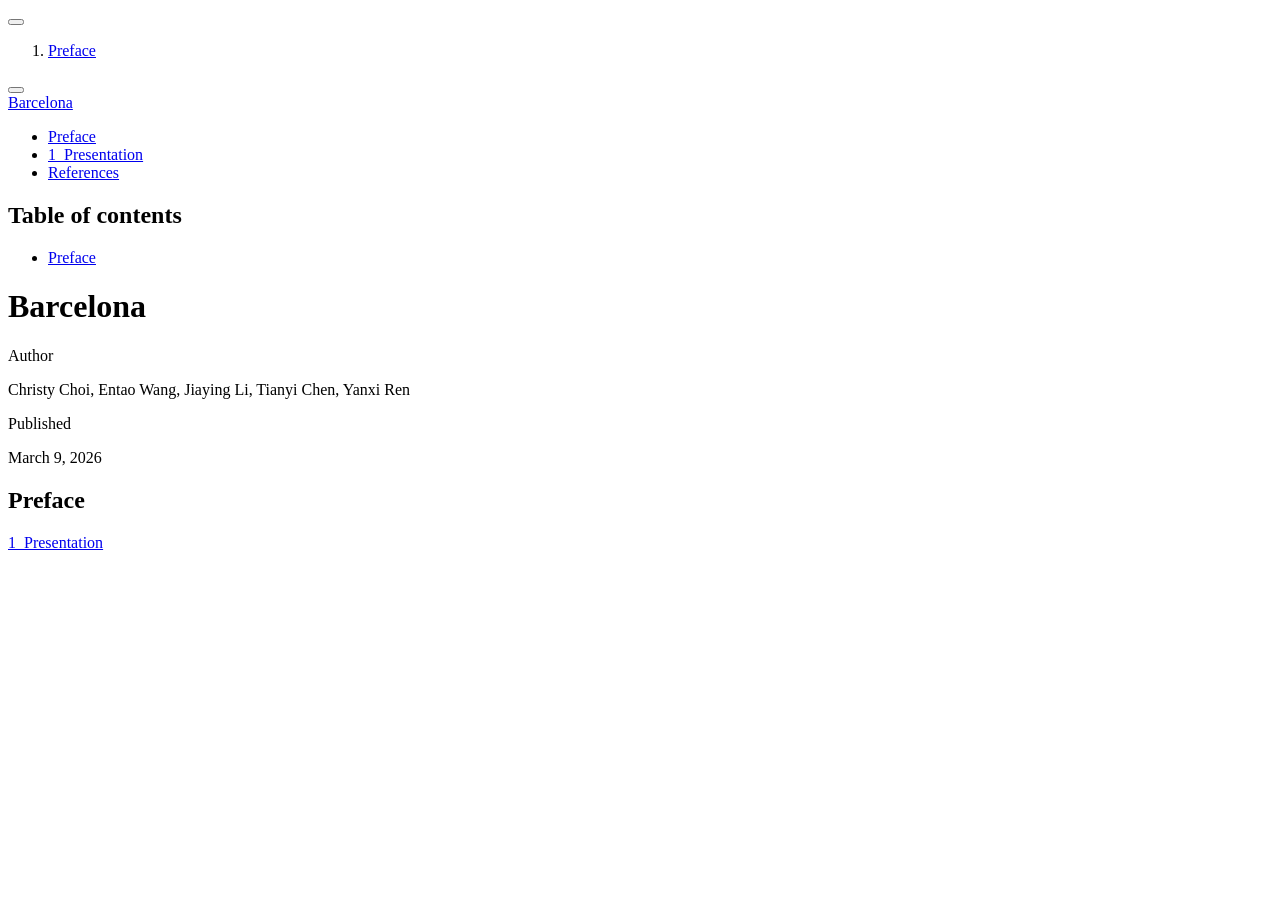
==== docs/index.html @ 23c22c95 "initial render" ====
<!DOCTYPE html>
<html xmlns="http://www.w3.org/1999/xhtml" lang="en" xml:lang="en"><head>

<meta charset="utf-8">
<meta name="generator" content="quarto-1.8.27">

<meta name="viewport" content="width=device-width, initial-scale=1.0, user-scalable=yes">

<meta name="author" content="Christy Choi, Entao Wang, Jiaying Li, Tianyi Chen, Yanxi Ren">
<meta name="dcterms.date" content="2026-03-09">

<title>Barcelona</title>
<style>
code{white-space: pre-wrap;}
span.smallcaps{font-variant: small-caps;}
div.columns{display: flex; gap: min(4vw, 1.5em);}
div.column{flex: auto; overflow-x: auto;}
div.hanging-indent{margin-left: 1.5em; text-indent: -1.5em;}
ul.task-list{list-style: none;}
ul.task-list li input[type="checkbox"] {
  width: 0.8em;
  margin: 0 0.8em 0.2em -1em; /* quarto-specific, see https://github.com/quarto-dev/quarto-cli/issues/4556 */ 
  vertical-align: middle;
}
</style>


<script src="site_libs/quarto-nav/quarto-nav.js"></script>
<script src="site_libs/quarto-nav/headroom.min.js"></script>
<script src="site_libs/clipboard/clipboard.min.js"></script>
<script src="site_libs/quarto-search/autocomplete.umd.js"></script>
<script src="site_libs/quarto-search/fuse.min.js"></script>
<script src="site_libs/quarto-search/quarto-search.js"></script>
<meta name="quarto:offset" content="./">
<link href="./presentation.html" rel="next">
<script src="site_libs/quarto-html/quarto.js" type="module"></script>
<script src="site_libs/quarto-html/tabsets/tabsets.js" type="module"></script>
<script src="site_libs/quarto-html/axe/axe-check.js" type="module"></script>
<script src="site_libs/quarto-html/popper.min.js"></script>
<script src="site_libs/quarto-html/tippy.umd.min.js"></script>
<script src="site_libs/quarto-html/anchor.min.js"></script>
<link href="site_libs/quarto-html/tippy.css" rel="stylesheet">
<link href="site_libs/quarto-html/quarto-syntax-highlighting-ed96de9b727972fe78a7b5d16c58bf87.css" rel="stylesheet" class="quarto-color-scheme" id="quarto-text-highlighting-styles">
<link href="site_libs/quarto-html/quarto-syntax-highlighting-dark-4d9afe2b8d18ee9fa5d0d57b5ed4214d.css" rel="stylesheet" class="quarto-color-scheme quarto-color-alternate" id="quarto-text-highlighting-styles">
<link href="site_libs/quarto-html/quarto-syntax-highlighting-ed96de9b727972fe78a7b5d16c58bf87.css" rel="stylesheet" class="quarto-color-scheme-extra" id="quarto-text-highlighting-styles">
<script src="site_libs/bootstrap/bootstrap.min.js"></script>
<link href="site_libs/bootstrap/bootstrap-icons.css" rel="stylesheet">
<link href="site_libs/bootstrap/bootstrap-932c790966643b903267d7c35bffad4f.min.css" rel="stylesheet" append-hash="true" class="quarto-color-scheme" id="quarto-bootstrap" data-mode="light">
<link href="site_libs/bootstrap/bootstrap-dark-e18a8cb33d97a1e77fe465ec3b69d66f.min.css" rel="stylesheet" append-hash="true" class="quarto-color-scheme quarto-color-alternate" id="quarto-bootstrap" data-mode="dark">
<link href="site_libs/bootstrap/bootstrap-932c790966643b903267d7c35bffad4f.min.css" rel="stylesheet" append-hash="true" class="quarto-color-scheme-extra" id="quarto-bootstrap" data-mode="light">
<script id="quarto-search-options" type="application/json">{
  "location": "sidebar",
  "copy-button": false,
  "collapse-after": 3,
  "panel-placement": "start",
  "type": "textbox",
  "limit": 50,
  "keyboard-shortcut": [
    "f",
    "/",
    "s"
  ],
  "show-item-context": false,
  "language": {
    "search-no-results-text": "No results",
    "search-matching-documents-text": "matching documents",
    "search-copy-link-title": "Copy link to search",
    "search-hide-matches-text": "Hide additional matches",
    "search-more-match-text": "more match in this document",
    "search-more-matches-text": "more matches in this document",
    "search-clear-button-title": "Clear",
    "search-text-placeholder": "",
    "search-detached-cancel-button-title": "Cancel",
    "search-submit-button-title": "Submit",
    "search-label": "Search"
  }
}</script>


</head>

<body class="nav-sidebar floating quarto-light"><script id="quarto-html-before-body" type="application/javascript">
    const toggleBodyColorMode = (bsSheetEl) => {
      const mode = bsSheetEl.getAttribute("data-mode");
      const bodyEl = window.document.querySelector("body");
      if (mode === "dark") {
        bodyEl.classList.add("quarto-dark");
        bodyEl.classList.remove("quarto-light");
      } else {
        bodyEl.classList.add("quarto-light");
        bodyEl.classList.remove("quarto-dark");
      }
    }
    const toggleBodyColorPrimary = () => {
      const bsSheetEl = window.document.querySelector("link#quarto-bootstrap:not([rel=disabled-stylesheet])");
      if (bsSheetEl) {
        toggleBodyColorMode(bsSheetEl);
      }
    }
    const setColorSchemeToggle = (alternate) => {
      const toggles = window.document.querySelectorAll('.quarto-color-scheme-toggle');
      for (let i=0; i < toggles.length; i++) {
        const toggle = toggles[i];
        if (toggle) {
          if (alternate) {
            toggle.classList.add("alternate");
          } else {
            toggle.classList.remove("alternate");
          }
        }
      }
    };
    const toggleColorMode = (alternate) => {
      // Switch the stylesheets
      const primaryStylesheets = window.document.querySelectorAll('link.quarto-color-scheme:not(.quarto-color-alternate)');
      const alternateStylesheets = window.document.querySelectorAll('link.quarto-color-scheme.quarto-color-alternate');
      manageTransitions('#quarto-margin-sidebar .nav-link', false);
      if (alternate) {
        // note: dark is layered on light, we don't disable primary!
        enableStylesheet(alternateStylesheets);
        for (const sheetNode of alternateStylesheets) {
          if (sheetNode.id === "quarto-bootstrap") {
            toggleBodyColorMode(sheetNode);
          }
        }
      } else {
        disableStylesheet(alternateStylesheets);
        enableStylesheet(primaryStylesheets)
        toggleBodyColorPrimary();
      }
      manageTransitions('#quarto-margin-sidebar .nav-link', true);
      // Switch the toggles
      setColorSchemeToggle(alternate)
      // Hack to workaround the fact that safari doesn't
      // properly recolor the scrollbar when toggling (#1455)
      if (navigator.userAgent.indexOf('Safari') > 0 && navigator.userAgent.indexOf('Chrome') == -1) {
        manageTransitions("body", false);
        window.scrollTo(0, 1);
        setTimeout(() => {
          window.scrollTo(0, 0);
          manageTransitions("body", true);
        }, 40);
      }
    }
    const disableStylesheet = (stylesheets) => {
      for (let i=0; i < stylesheets.length; i++) {
        const stylesheet = stylesheets[i];
        stylesheet.rel = 'disabled-stylesheet';
      }
    }
    const enableStylesheet = (stylesheets) => {
      for (let i=0; i < stylesheets.length; i++) {
        const stylesheet = stylesheets[i];
        if(stylesheet.rel !== 'stylesheet') { // for Chrome, which will still FOUC without this check
          stylesheet.rel = 'stylesheet';
        }
      }
    }
    const manageTransitions = (selector, allowTransitions) => {
      const els = window.document.querySelectorAll(selector);
      for (let i=0; i < els.length; i++) {
        const el = els[i];
        if (allowTransitions) {
          el.classList.remove('notransition');
        } else {
          el.classList.add('notransition');
        }
      }
    }
    const isFileUrl = () => {
      return window.location.protocol === 'file:';
    }
    const hasAlternateSentinel = () => {
      let styleSentinel = getColorSchemeSentinel();
      if (styleSentinel !== null) {
        return styleSentinel === "alternate";
      } else {
        return false;
      }
    }
    const setStyleSentinel = (alternate) => {
      const value = alternate ? "alternate" : "default";
      if (!isFileUrl()) {
        window.localStorage.setItem("quarto-color-scheme", value);
      } else {
        localAlternateSentinel = value;
      }
    }
    const getColorSchemeSentinel = () => {
      if (!isFileUrl()) {
        const storageValue = window.localStorage.getItem("quarto-color-scheme");
        return storageValue != null ? storageValue : localAlternateSentinel;
      } else {
        return localAlternateSentinel;
      }
    }
    const toggleGiscusIfUsed = (isAlternate, darkModeDefault) => {
      const baseTheme = document.querySelector('#giscus-base-theme')?.value ?? 'light';
      const alternateTheme = document.querySelector('#giscus-alt-theme')?.value ?? 'dark';
      let newTheme = '';
      if(authorPrefersDark) {
        newTheme = isAlternate ? baseTheme : alternateTheme;
      } else {
        newTheme = isAlternate ? alternateTheme : baseTheme;
      }
      const changeGiscusTheme = () => {
        // From: https://github.com/giscus/giscus/issues/336
        const sendMessage = (message) => {
          const iframe = document.querySelector('iframe.giscus-frame');
          if (!iframe) return;
          iframe.contentWindow.postMessage({ giscus: message }, 'https://giscus.app');
        }
        sendMessage({
          setConfig: {
            theme: newTheme
          }
        });
      }
      const isGiscussLoaded = window.document.querySelector('iframe.giscus-frame') !== null;
      if (isGiscussLoaded) {
        changeGiscusTheme();
      }
    };
    const authorPrefersDark = false;
    const darkModeDefault = authorPrefersDark;
      document.querySelector('link#quarto-text-highlighting-styles.quarto-color-scheme-extra').rel = 'disabled-stylesheet';
      document.querySelector('link#quarto-bootstrap.quarto-color-scheme-extra').rel = 'disabled-stylesheet';
    let localAlternateSentinel = darkModeDefault ? 'alternate' : 'default';
    // Dark / light mode switch
    window.quartoToggleColorScheme = () => {
      // Read the current dark / light value
      let toAlternate = !hasAlternateSentinel();
      toggleColorMode(toAlternate);
      setStyleSentinel(toAlternate);
      toggleGiscusIfUsed(toAlternate, darkModeDefault);
      window.dispatchEvent(new Event('resize'));
    };
    // Switch to dark mode if need be
    if (hasAlternateSentinel()) {
      toggleColorMode(true);
    } else {
      toggleColorMode(false);
    }
  </script>

<div id="quarto-search-results"></div>
  <header id="quarto-header" class="headroom fixed-top">
  <nav class="quarto-secondary-nav">
    <div class="container-fluid d-flex">
      <button type="button" class="quarto-btn-toggle btn" data-bs-toggle="collapse" role="button" data-bs-target=".quarto-sidebar-collapse-item" aria-controls="quarto-sidebar" aria-expanded="false" aria-label="Toggle sidebar navigation" onclick="if (window.quartoToggleHeadroom) { window.quartoToggleHeadroom(); }">
        <i class="bi bi-layout-text-sidebar-reverse"></i>
      </button>
        <nav class="quarto-page-breadcrumbs" aria-label="breadcrumb"><ol class="breadcrumb"><li class="breadcrumb-item"><a href="./index.html">Preface</a></li></ol></nav>
        <a class="flex-grow-1" role="navigation" data-bs-toggle="collapse" data-bs-target=".quarto-sidebar-collapse-item" aria-controls="quarto-sidebar" aria-expanded="false" aria-label="Toggle sidebar navigation" onclick="if (window.quartoToggleHeadroom) { window.quartoToggleHeadroom(); }">      
        </a>
      <button type="button" class="btn quarto-search-button" aria-label="Search" onclick="window.quartoOpenSearch();">
        <i class="bi bi-search"></i>
      </button>
    </div>
  </nav>
</header>
<!-- content -->
<div id="quarto-content" class="quarto-container page-columns page-rows-contents page-layout-article">
<!-- sidebar -->
  <nav id="quarto-sidebar" class="sidebar collapse collapse-horizontal quarto-sidebar-collapse-item sidebar-navigation floating overflow-auto">
    <div class="pt-lg-2 mt-2 text-left sidebar-header">
    <div class="sidebar-title mb-0 py-0">
      <a href="./">Barcelona</a> 
        <div class="sidebar-tools-main">
  <a href="" class="quarto-color-scheme-toggle quarto-navigation-tool  px-1" onclick="window.quartoToggleColorScheme(); return false;" title="Toggle dark mode"><i class="bi"></i></a>
</div>
    </div>
      </div>
        <div class="mt-2 flex-shrink-0 align-items-center">
        <div class="sidebar-search">
        <div id="quarto-search" class="" title="Search"></div>
        </div>
        </div>
    <div class="sidebar-menu-container"> 
    <ul class="list-unstyled mt-1">
        <li class="sidebar-item">
  <div class="sidebar-item-container"> 
  <a href="./index.html" class="sidebar-item-text sidebar-link active">
 <span class="menu-text">Preface</span></a>
  </div>
</li>
        <li class="sidebar-item">
  <div class="sidebar-item-container"> 
  <a href="./presentation.html" class="sidebar-item-text sidebar-link">
 <span class="menu-text"><span class="chapter-number">1</span>&nbsp; <span class="chapter-title">Presentation</span></span></a>
  </div>
</li>
        <li class="sidebar-item">
  <div class="sidebar-item-container"> 
  <a href="./references.html" class="sidebar-item-text sidebar-link">
 <span class="menu-text">References</span></a>
  </div>
</li>
    </ul>
    </div>
</nav>
<div id="quarto-sidebar-glass" class="quarto-sidebar-collapse-item" data-bs-toggle="collapse" data-bs-target=".quarto-sidebar-collapse-item"></div>
<!-- margin-sidebar -->
    <div id="quarto-margin-sidebar" class="sidebar margin-sidebar">
        <nav id="TOC" role="doc-toc" class="toc-active">
    <h2 id="toc-title">Table of contents</h2>
   
  <ul>
  <li><a href="#preface" id="toc-preface" class="nav-link active" data-scroll-target="#preface">Preface</a></li>
  </ul>
</nav>
    </div>
<!-- main -->
<main class="content" id="quarto-document-content">


<header id="title-block-header" class="quarto-title-block default">
<div class="quarto-title">
<h1 class="title">Barcelona</h1>
</div>



<div class="quarto-title-meta">

    <div>
    <div class="quarto-title-meta-heading">Author</div>
    <div class="quarto-title-meta-contents">
             <p>Christy Choi, Entao Wang, Jiaying Li, Tianyi Chen, Yanxi Ren </p>
          </div>
  </div>
    
    <div>
    <div class="quarto-title-meta-heading">Published</div>
    <div class="quarto-title-meta-contents">
      <p class="date">March 9, 2026</p>
    </div>
  </div>
  
    
  </div>
  


</header>


<section id="preface" class="level1 unnumbered">
<h1 class="unnumbered">Preface</h1>


</section>

</main> <!-- /main -->
<script id="quarto-html-after-body" type="application/javascript">
  window.document.addEventListener("DOMContentLoaded", function (event) {
    // Ensure there is a toggle, if there isn't float one in the top right
    if (window.document.querySelector('.quarto-color-scheme-toggle') === null) {
      const a = window.document.createElement('a');
      a.classList.add('top-right');
      a.classList.add('quarto-color-scheme-toggle');
      a.href = "";
      a.onclick = function() { try { window.quartoToggleColorScheme(); } catch {} return false; };
      const i = window.document.createElement("i");
      i.classList.add('bi');
      a.appendChild(i);
      window.document.body.appendChild(a);
    }
    setColorSchemeToggle(hasAlternateSentinel())
    const icon = "";
    const anchorJS = new window.AnchorJS();
    anchorJS.options = {
      placement: 'right',
      icon: icon
    };
    anchorJS.add('.anchored');
    const isCodeAnnotation = (el) => {
      for (const clz of el.classList) {
        if (clz.startsWith('code-annotation-')) {                     
          return true;
        }
      }
      return false;
    }
    const onCopySuccess = function(e) {
      // button target
      const button = e.trigger;
      // don't keep focus
      button.blur();
      // flash "checked"
      button.classList.add('code-copy-button-checked');
      var currentTitle = button.getAttribute("title");
      button.setAttribute("title", "Copied!");
      let tooltip;
      if (window.bootstrap) {
        button.setAttribute("data-bs-toggle", "tooltip");
        button.setAttribute("data-bs-placement", "left");
        button.setAttribute("data-bs-title", "Copied!");
        tooltip = new bootstrap.Tooltip(button, 
          { trigger: "manual", 
            customClass: "code-copy-button-tooltip",
            offset: [0, -8]});
        tooltip.show();    
      }
      setTimeout(function() {
        if (tooltip) {
          tooltip.hide();
          button.removeAttribute("data-bs-title");
          button.removeAttribute("data-bs-toggle");
          button.removeAttribute("data-bs-placement");
        }
        button.setAttribute("title", currentTitle);
        button.classList.remove('code-copy-button-checked');
      }, 1000);
      // clear code selection
      e.clearSelection();
    }
    const getTextToCopy = function(trigger) {
      const outerScaffold = trigger.parentElement.cloneNode(true);
      const codeEl = outerScaffold.querySelector('code');
      for (const childEl of codeEl.children) {
        if (isCodeAnnotation(childEl)) {
          childEl.remove();
        }
      }
      return codeEl.innerText;
    }
    const clipboard = new window.ClipboardJS('.code-copy-button:not([data-in-quarto-modal])', {
      text: getTextToCopy
    });
    clipboard.on('success', onCopySuccess);
    if (window.document.getElementById('quarto-embedded-source-code-modal')) {
      const clipboardModal = new window.ClipboardJS('.code-copy-button[data-in-quarto-modal]', {
        text: getTextToCopy,
        container: window.document.getElementById('quarto-embedded-source-code-modal')
      });
      clipboardModal.on('success', onCopySuccess);
    }
      var localhostRegex = new RegExp(/^(?:http|https):\/\/localhost\:?[0-9]*\//);
      var mailtoRegex = new RegExp(/^mailto:/);
        var filterRegex = new RegExp('/' + window.location.host + '/');
      var isInternal = (href) => {
          return filterRegex.test(href) || localhostRegex.test(href) || mailtoRegex.test(href);
      }
      // Inspect non-navigation links and adorn them if external
     var links = window.document.querySelectorAll('a[href]:not(.nav-link):not(.navbar-brand):not(.toc-action):not(.sidebar-link):not(.sidebar-item-toggle):not(.pagination-link):not(.no-external):not([aria-hidden]):not(.dropdown-item):not(.quarto-navigation-tool):not(.about-link)');
      for (var i=0; i<links.length; i++) {
        const link = links[i];
        if (!isInternal(link.href)) {
          // undo the damage that might have been done by quarto-nav.js in the case of
          // links that we want to consider external
          if (link.dataset.originalHref !== undefined) {
            link.href = link.dataset.originalHref;
          }
        }
      }
    function tippyHover(el, contentFn, onTriggerFn, onUntriggerFn) {
      const config = {
        allowHTML: true,
        maxWidth: 500,
        delay: 100,
        arrow: false,
        appendTo: function(el) {
            return el.parentElement;
        },
        interactive: true,
        interactiveBorder: 10,
        theme: 'quarto',
        placement: 'bottom-start',
      };
      if (contentFn) {
        config.content = contentFn;
      }
      if (onTriggerFn) {
        config.onTrigger = onTriggerFn;
      }
      if (onUntriggerFn) {
        config.onUntrigger = onUntriggerFn;
      }
      window.tippy(el, config); 
    }
    const noterefs = window.document.querySelectorAll('a[role="doc-noteref"]');
    for (var i=0; i<noterefs.length; i++) {
      const ref = noterefs[i];
      tippyHover(ref, function() {
        // use id or data attribute instead here
        let href = ref.getAttribute('data-footnote-href') || ref.getAttribute('href');
        try { href = new URL(href).hash; } catch {}
        const id = href.replace(/^#\/?/, "");
        const note = window.document.getElementById(id);
        if (note) {
          return note.innerHTML;
        } else {
          return "";
        }
      });
    }
    const xrefs = window.document.querySelectorAll('a.quarto-xref');
    const processXRef = (id, note) => {
      // Strip column container classes
      const stripColumnClz = (el) => {
        el.classList.remove("page-full", "page-columns");
        if (el.children) {
          for (const child of el.children) {
            stripColumnClz(child);
          }
        }
      }
      stripColumnClz(note)
      if (id === null || id.startsWith('sec-')) {
        // Special case sections, only their first couple elements
        const container = document.createElement("div");
        if (note.children && note.children.length > 2) {
          container.appendChild(note.children[0].cloneNode(true));
          for (let i = 1; i < note.children.length; i++) {
            const child = note.children[i];
            if (child.tagName === "P" && child.innerText === "") {
              continue;
            } else {
              container.appendChild(child.cloneNode(true));
              break;
            }
          }
          if (window.Quarto?.typesetMath) {
            window.Quarto.typesetMath(container);
          }
          return container.innerHTML
        } else {
          if (window.Quarto?.typesetMath) {
            window.Quarto.typesetMath(note);
          }
          return note.innerHTML;
        }
      } else {
        // Remove any anchor links if they are present
        const anchorLink = note.querySelector('a.anchorjs-link');
        if (anchorLink) {
          anchorLink.remove();
        }
        if (window.Quarto?.typesetMath) {
          window.Quarto.typesetMath(note);
        }
        if (note.classList.contains("callout")) {
          return note.outerHTML;
        } else {
          return note.innerHTML;
        }
      }
    }
    for (var i=0; i<xrefs.length; i++) {
      const xref = xrefs[i];
      tippyHover(xref, undefined, function(instance) {
        instance.disable();
        let url = xref.getAttribute('href');
        let hash = undefined; 
        if (url.startsWith('#')) {
          hash = url;
        } else {
          try { hash = new URL(url).hash; } catch {}
        }
        if (hash) {
          const id = hash.replace(/^#\/?/, "");
          const note = window.document.getElementById(id);
          if (note !== null) {
            try {
              const html = processXRef(id, note.cloneNode(true));
              instance.setContent(html);
            } finally {
              instance.enable();
              instance.show();
            }
          } else {
            // See if we can fetch this
            fetch(url.split('#')[0])
            .then(res => res.text())
            .then(html => {
              const parser = new DOMParser();
              const htmlDoc = parser.parseFromString(html, "text/html");
              const note = htmlDoc.getElementById(id);
              if (note !== null) {
                const html = processXRef(id, note);
                instance.setContent(html);
              } 
            }).finally(() => {
              instance.enable();
              instance.show();
            });
          }
        } else {
          // See if we can fetch a full url (with no hash to target)
          // This is a special case and we should probably do some content thinning / targeting
          fetch(url)
          .then(res => res.text())
          .then(html => {
            const parser = new DOMParser();
            const htmlDoc = parser.parseFromString(html, "text/html");
            const note = htmlDoc.querySelector('main.content');
            if (note !== null) {
              // This should only happen for chapter cross references
              // (since there is no id in the URL)
              // remove the first header
              if (note.children.length > 0 && note.children[0].tagName === "HEADER") {
                note.children[0].remove();
              }
              const html = processXRef(null, note);
              instance.setContent(html);
            } 
          }).finally(() => {
            instance.enable();
            instance.show();
          });
        }
      }, function(instance) {
      });
    }
        let selectedAnnoteEl;
        const selectorForAnnotation = ( cell, annotation) => {
          let cellAttr = 'data-code-cell="' + cell + '"';
          let lineAttr = 'data-code-annotation="' +  annotation + '"';
          const selector = 'span[' + cellAttr + '][' + lineAttr + ']';
          return selector;
        }
        const selectCodeLines = (annoteEl) => {
          const doc = window.document;
          const targetCell = annoteEl.getAttribute("data-target-cell");
          const targetAnnotation = annoteEl.getAttribute("data-target-annotation");
          const annoteSpan = window.document.querySelector(selectorForAnnotation(targetCell, targetAnnotation));
          const lines = annoteSpan.getAttribute("data-code-lines").split(",");
          const lineIds = lines.map((line) => {
            return targetCell + "-" + line;
          })
          let top = null;
          let height = null;
          let parent = null;
          if (lineIds.length > 0) {
              //compute the position of the single el (top and bottom and make a div)
              const el = window.document.getElementById(lineIds[0]);
              top = el.offsetTop;
              height = el.offsetHeight;
              parent = el.parentElement.parentElement;
            if (lineIds.length > 1) {
              const lastEl = window.document.getElementById(lineIds[lineIds.length - 1]);
              const bottom = lastEl.offsetTop + lastEl.offsetHeight;
              height = bottom - top;
            }
            if (top !== null && height !== null && parent !== null) {
              // cook up a div (if necessary) and position it 
              let div = window.document.getElementById("code-annotation-line-highlight");
              if (div === null) {
                div = window.document.createElement("div");
                div.setAttribute("id", "code-annotation-line-highlight");
                div.style.position = 'absolute';
                parent.appendChild(div);
              }
              div.style.top = top - 2 + "px";
              div.style.height = height + 4 + "px";
              div.style.left = 0;
              let gutterDiv = window.document.getElementById("code-annotation-line-highlight-gutter");
              if (gutterDiv === null) {
                gutterDiv = window.document.createElement("div");
                gutterDiv.setAttribute("id", "code-annotation-line-highlight-gutter");
                gutterDiv.style.position = 'absolute';
                const codeCell = window.document.getElementById(targetCell);
                const gutter = codeCell.querySelector('.code-annotation-gutter');
                gutter.appendChild(gutterDiv);
              }
              gutterDiv.style.top = top - 2 + "px";
              gutterDiv.style.height = height + 4 + "px";
            }
            selectedAnnoteEl = annoteEl;
          }
        };
        const unselectCodeLines = () => {
          const elementsIds = ["code-annotation-line-highlight", "code-annotation-line-highlight-gutter"];
          elementsIds.forEach((elId) => {
            const div = window.document.getElementById(elId);
            if (div) {
              div.remove();
            }
          });
          selectedAnnoteEl = undefined;
        };
          // Handle positioning of the toggle
      window.addEventListener(
        "resize",
        throttle(() => {
          elRect = undefined;
          if (selectedAnnoteEl) {
            selectCodeLines(selectedAnnoteEl);
          }
        }, 10)
      );
      function throttle(fn, ms) {
      let throttle = false;
      let timer;
        return (...args) => {
          if(!throttle) { // first call gets through
              fn.apply(this, args);
              throttle = true;
          } else { // all the others get throttled
              if(timer) clearTimeout(timer); // cancel #2
              timer = setTimeout(() => {
                fn.apply(this, args);
                timer = throttle = false;
              }, ms);
          }
        };
      }
        // Attach click handler to the DT
        const annoteDls = window.document.querySelectorAll('dt[data-target-cell]');
        for (const annoteDlNode of annoteDls) {
          annoteDlNode.addEventListener('click', (event) => {
            const clickedEl = event.target;
            if (clickedEl !== selectedAnnoteEl) {
              unselectCodeLines();
              const activeEl = window.document.querySelector('dt[data-target-cell].code-annotation-active');
              if (activeEl) {
                activeEl.classList.remove('code-annotation-active');
              }
              selectCodeLines(clickedEl);
              clickedEl.classList.add('code-annotation-active');
            } else {
              // Unselect the line
              unselectCodeLines();
              clickedEl.classList.remove('code-annotation-active');
            }
          });
        }
    const findCites = (el) => {
      const parentEl = el.parentElement;
      if (parentEl) {
        const cites = parentEl.dataset.cites;
        if (cites) {
          return {
            el,
            cites: cites.split(' ')
          };
        } else {
          return findCites(el.parentElement)
        }
      } else {
        return undefined;
      }
    };
    var bibliorefs = window.document.querySelectorAll('a[role="doc-biblioref"]');
    for (var i=0; i<bibliorefs.length; i++) {
      const ref = bibliorefs[i];
      const citeInfo = findCites(ref);
      if (citeInfo) {
        tippyHover(citeInfo.el, function() {
          var popup = window.document.createElement('div');
          citeInfo.cites.forEach(function(cite) {
            var citeDiv = window.document.createElement('div');
            citeDiv.classList.add('hanging-indent');
            citeDiv.classList.add('csl-entry');
            var biblioDiv = window.document.getElementById('ref-' + cite);
            if (biblioDiv) {
              citeDiv.innerHTML = biblioDiv.innerHTML;
            }
            popup.appendChild(citeDiv);
          });
          return popup.innerHTML;
        });
      }
    }
  });
  </script>
<nav class="page-navigation">
  <div class="nav-page nav-page-previous">
  </div>
  <div class="nav-page nav-page-next">
      <a href="./presentation.html" class="pagination-link" aria-label="Presentation">
        <span class="nav-page-text"><span class="chapter-number">1</span>&nbsp; <span class="chapter-title">Presentation</span></span> <i class="bi bi-arrow-right-short"></i>
      </a>
  </div>
</nav>
</div> <!-- /content -->




</body></html>
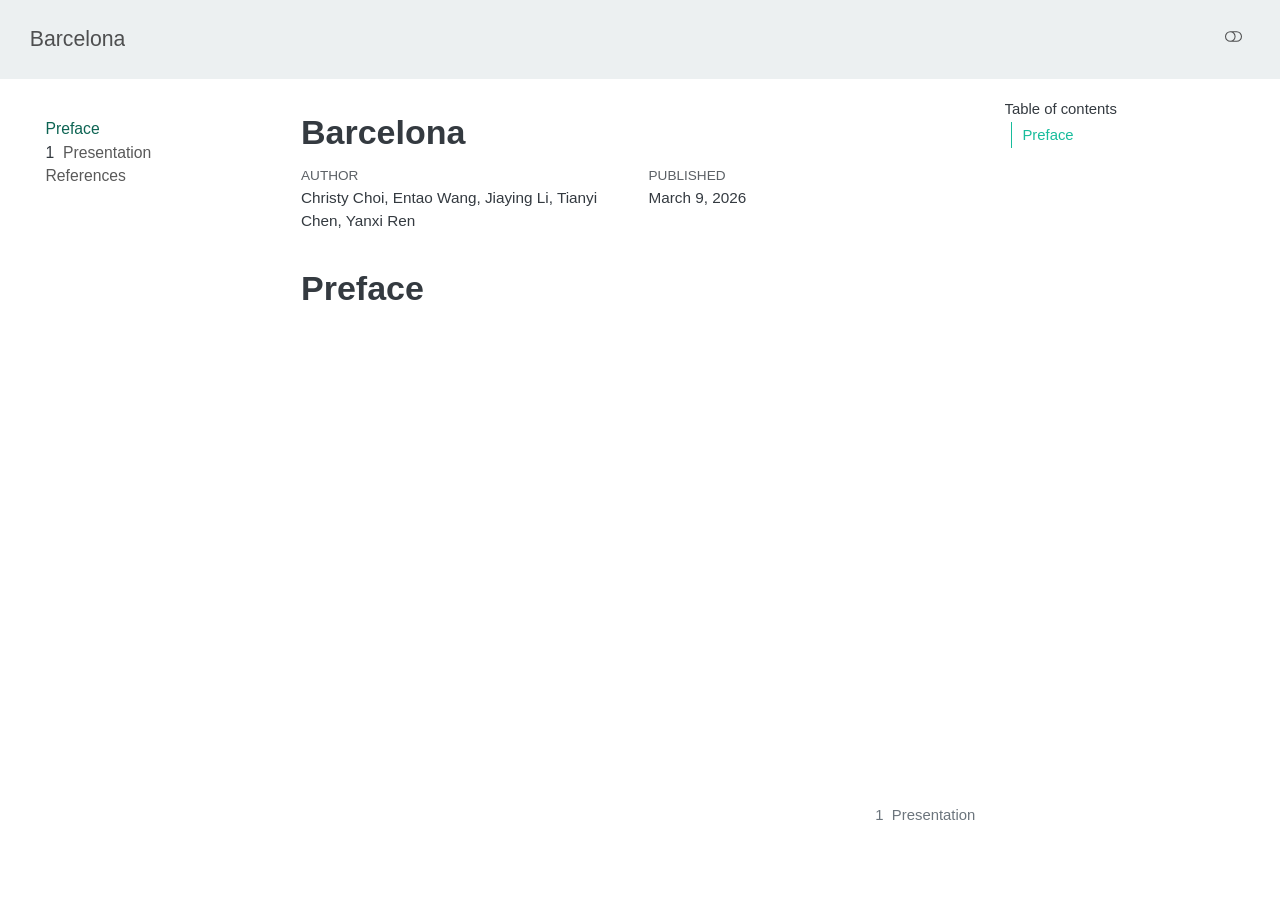
==== commit 6d3e3d12: "render" ====
--- a/docs/index.html
+++ b/docs/index.html
@@ -45,15 +45,15 @@
 <link href="site_libs/quarto-html/quarto-syntax-highlighting-ed96de9b727972fe78a7b5d16c58bf87.css" rel="stylesheet" class="quarto-color-scheme-extra" id="quarto-text-highlighting-styles">
 <script src="site_libs/bootstrap/bootstrap.min.js"></script>
 <link href="site_libs/bootstrap/bootstrap-icons.css" rel="stylesheet">
-<link href="site_libs/bootstrap/bootstrap-932c790966643b903267d7c35bffad4f.min.css" rel="stylesheet" append-hash="true" class="quarto-color-scheme" id="quarto-bootstrap" data-mode="light">
-<link href="site_libs/bootstrap/bootstrap-dark-e18a8cb33d97a1e77fe465ec3b69d66f.min.css" rel="stylesheet" append-hash="true" class="quarto-color-scheme quarto-color-alternate" id="quarto-bootstrap" data-mode="dark">
-<link href="site_libs/bootstrap/bootstrap-932c790966643b903267d7c35bffad4f.min.css" rel="stylesheet" append-hash="true" class="quarto-color-scheme-extra" id="quarto-bootstrap" data-mode="light">
+<link href="site_libs/bootstrap/bootstrap-635da006507a4f5110871ca9c075f887.min.css" rel="stylesheet" append-hash="true" class="quarto-color-scheme" id="quarto-bootstrap" data-mode="light">
+<link href="site_libs/bootstrap/bootstrap-dark-985b50f9537809427317b15cc5012cf1.min.css" rel="stylesheet" append-hash="true" class="quarto-color-scheme quarto-color-alternate" id="quarto-bootstrap" data-mode="dark">
+<link href="site_libs/bootstrap/bootstrap-635da006507a4f5110871ca9c075f887.min.css" rel="stylesheet" append-hash="true" class="quarto-color-scheme-extra" id="quarto-bootstrap" data-mode="light">
 <script id="quarto-search-options" type="application/json">{
-  "location": "sidebar",
+  "location": "navbar",
   "copy-button": false,
   "collapse-after": 3,
-  "panel-placement": "start",
-  "type": "textbox",
+  "panel-placement": "end",
+  "type": "overlay",
   "limit": 50,
   "keyboard-shortcut": [
     "f",
@@ -79,7 +79,7 @@
 
 </head>
 
-<body class="nav-sidebar floating quarto-light"><script id="quarto-html-before-body" type="application/javascript">
+<body class="nav-sidebar floating nav-fixed quarto-light"><script id="quarto-html-before-body" type="application/javascript">
     const toggleBodyColorMode = (bsSheetEl) => {
       const mode = bsSheetEl.getAttribute("data-mode");
       const bodyEl = window.document.querySelector("body");
@@ -245,6 +245,31 @@
 
 <div id="quarto-search-results"></div>
   <header id="quarto-header" class="headroom fixed-top">
+    <nav class="navbar navbar-expand-lg " data-bs-theme="dark">
+      <div class="navbar-container container-fluid">
+      <div class="navbar-brand-container mx-auto">
+    <a class="navbar-brand" href="./index.html">
+    <span class="navbar-title">Barcelona</span>
+    </a>
+  </div>
+            <div id="quarto-search" class="" title="Search"></div>
+          <button class="navbar-toggler" type="button" data-bs-toggle="collapse" data-bs-target="#navbarCollapse" aria-controls="navbarCollapse" role="menu" aria-expanded="false" aria-label="Toggle navigation" onclick="if (window.quartoToggleHeadroom) { window.quartoToggleHeadroom(); }">
+  <span class="navbar-toggler-icon"></span>
+</button>
+          <div class="collapse navbar-collapse" id="navbarCollapse">
+            <ul class="navbar-nav navbar-nav-scroll ms-auto">
+  <li class="nav-item compact">
+    <a class="nav-link" href="https://github.com/christychoicc/RSCE_GROUP"> <i class="bi bi-github" role="img">
+</i> 
+<span class="menu-text"></span></a>
+  </li>  
+</ul>
+          </div> <!-- /navcollapse -->
+            <div class="quarto-navbar-tools">
+  <a href="" class="quarto-color-scheme-toggle quarto-navigation-tool  px-1" onclick="window.quartoToggleColorScheme(); return false;" title="Toggle dark mode"><i class="bi"></i></a>
+</div>
+      </div> <!-- /container-fluid -->
+    </nav>
   <nav class="quarto-secondary-nav">
     <div class="container-fluid d-flex">
       <button type="button" class="quarto-btn-toggle btn" data-bs-toggle="collapse" role="button" data-bs-target=".quarto-sidebar-collapse-item" aria-controls="quarto-sidebar" aria-expanded="false" aria-label="Toggle sidebar navigation" onclick="if (window.quartoToggleHeadroom) { window.quartoToggleHeadroom(); }">
@@ -253,29 +278,13 @@
         <nav class="quarto-page-breadcrumbs" aria-label="breadcrumb"><ol class="breadcrumb"><li class="breadcrumb-item"><a href="./index.html">Preface</a></li></ol></nav>
         <a class="flex-grow-1" role="navigation" data-bs-toggle="collapse" data-bs-target=".quarto-sidebar-collapse-item" aria-controls="quarto-sidebar" aria-expanded="false" aria-label="Toggle sidebar navigation" onclick="if (window.quartoToggleHeadroom) { window.quartoToggleHeadroom(); }">      
         </a>
-      <button type="button" class="btn quarto-search-button" aria-label="Search" onclick="window.quartoOpenSearch();">
-        <i class="bi bi-search"></i>
-      </button>
     </div>
   </nav>
 </header>
 <!-- content -->
-<div id="quarto-content" class="quarto-container page-columns page-rows-contents page-layout-article">
+<div id="quarto-content" class="quarto-container page-columns page-rows-contents page-layout-article page-navbar">
 <!-- sidebar -->
   <nav id="quarto-sidebar" class="sidebar collapse collapse-horizontal quarto-sidebar-collapse-item sidebar-navigation floating overflow-auto">
-    <div class="pt-lg-2 mt-2 text-left sidebar-header">
-    <div class="sidebar-title mb-0 py-0">
-      <a href="./">Barcelona</a> 
-        <div class="sidebar-tools-main">
-  <a href="" class="quarto-color-scheme-toggle quarto-navigation-tool  px-1" onclick="window.quartoToggleColorScheme(); return false;" title="Toggle dark mode"><i class="bi"></i></a>
-</div>
-    </div>
-      </div>
-        <div class="mt-2 flex-shrink-0 align-items-center">
-        <div class="sidebar-search">
-        <div id="quarto-search" class="" title="Search"></div>
-        </div>
-        </div>
     <div class="sidebar-menu-container"> 
     <ul class="list-unstyled mt-1">
         <li class="sidebar-item">
